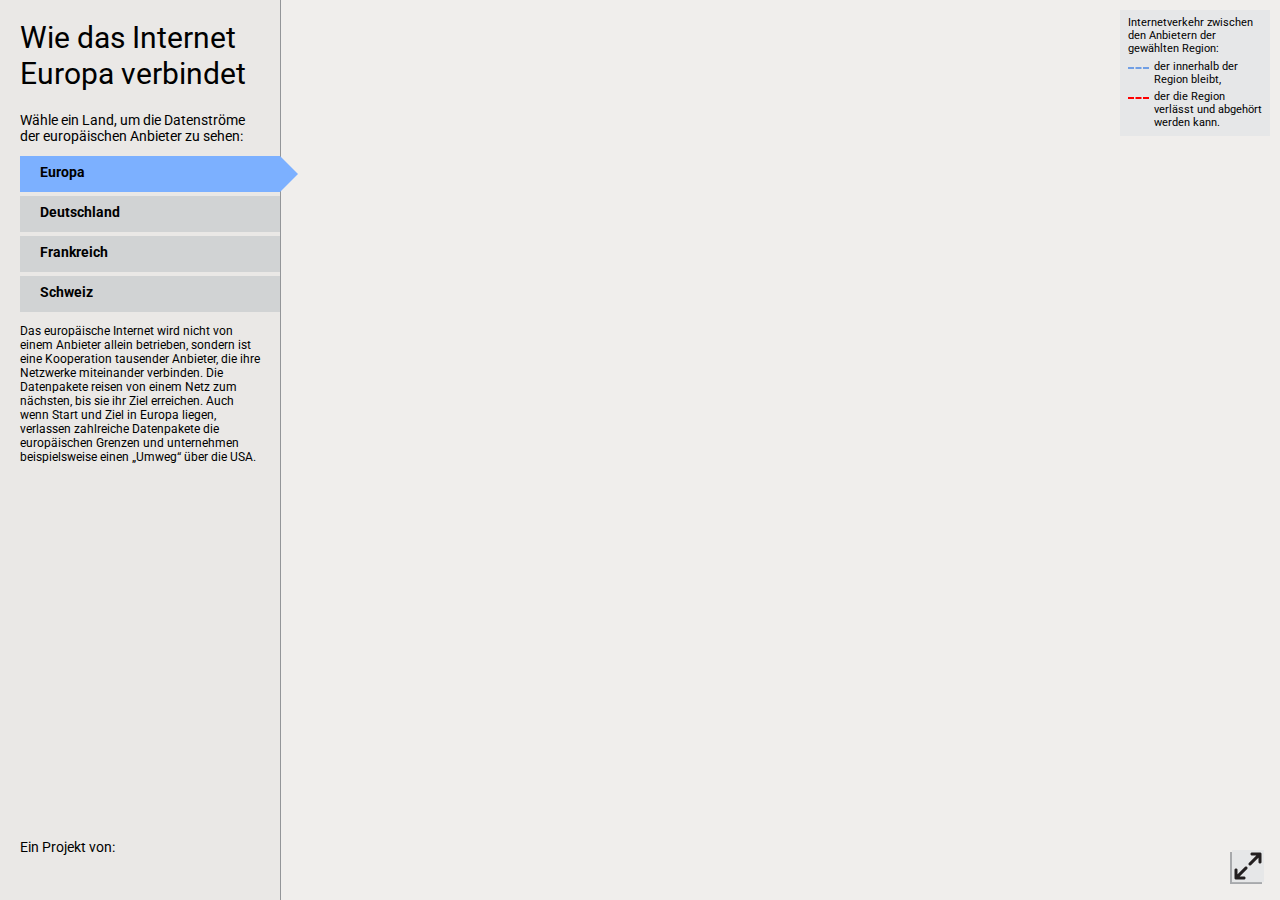
==== web/index_de.html @ c0c36b84 "adding links" ====
<!DOCTYPE html>
<html lang="de">
	<head>
		<meta charset="utf-8">
		<meta http-equiv="X-UA-Compatible" content="IE=edge">
		<meta name="viewport" content="width=device-width, initial-scale=1">
		<title>Wie das Internet Europa verbindet</title>
		
		<link href='http://fonts.googleapis.com/css?family=Roboto:400,700' rel='stylesheet' type='text/css'>
		<link rel="stylesheet" href="assets/style/main.css" />

		<script src="assets/lib/jquery-1.11.2.min.js"></script>
		<script src="assets/lib/d3.min.js"></script>

		<script src="assets/data/data.js"></script>
		<script src="assets/data/map.js"></script>
		<script src="assets/script/main.js"></script>
		<script src="assets/script/canvas.js"></script>
	</head>
	<body>
		<div id="content">
			<div id="sidebar">
				<h1>Wie das Internet Europa verbindet</h1>
				<div id="intro">Wähle ein Land, um die Datenströme der europäischen Anbieter zu sehen:</div>
				<div id="country_wrapper" class="noselect">
					<div id="btn_eu" country="eu" class="country_button active">Europa</div>
					<div id="btn_de" country="de" class="country_button">Deutschland</div>
					<div id="btn_fr" country="fr" class="country_button">Frankreich</div>
					<div id="btn_ch" country="ch" class="country_button">Schweiz</div>
				</div>
				<div id="description_wrapper">
					<div id="text_eu" class="description active">Das europäische Internet wird nicht von einem Anbieter allein betrieben, sondern ist eine Kooperation tausender Anbieter, die ihre Netzwerke miteinander verbinden. Die Datenpakete reisen von einem Netz zum nächsten, bis sie ihr Ziel erreichen. Auch wenn Start und Ziel in Europa liegen, verlassen zahlreiche Datenpakete die europäischen Grenzen und unternehmen beispielsweise einen „Umweg“ über die USA.</div>
					<div id="text_de" class="description">Der Internetverkehr innerhalb von Deutschland, sollte eigentlich auch innerhalb von Deutschland bleiben. Unsere Messungen mit der Hilfe von RIPE Atlas zeigen jedoch, dass die Daten immer wieder das Land verlassen, und Umwege über Großbritannien, Schweden, Spanien oder sogar die USA nehmen müssen. Die Recherchen führten zu dem Ergebnis, dass die Deutsche Telekom als einer der grössten deutschen Betreiber den Datenverkehr oft über das Ausland leitet.</div>
					<div id="text_fr" class="description">Die französischen Netzbetreiber kooperieren innerhalb der nationalen Grenzen und nutzen die eigene Infrastruktur zum Datenaustausch. Dieser Datenaustausch wird als Peering bezeichnet und in entsprechenden Verträgen zwischen den Anbietern geregelt. Darüber hinaus gibt es zusätzliche große Peering-Stellen, wie der DE-CIX in Frankfurt, SwissIX in Zürich und PARIX in Paris.</div>
					<div id="text_ch" class="description">Die Anbieter auf dem Schweizer Markt arbeiten zusammen. Reissaus wird nach Grossbritannien genommen via der Infrastruktur des weltweit tätigen Konzerns Liberty Global. Die Schweizer Tochterunternehmung heisst UPC Cablecom. Nur: Eine E-Mail, die von Zürich aus nach Genf versendet wird, kann als Datenpaket auch über das ausländische Anbieter geleitet werden, sollten beide Adressen nicht beim gleichen Schweizer Anbieter registriert sein.</div>
				</div>
				<div id="footer">
					Ein Projekt von:<br />
					<a href="http://www.arte.tv/de"><span id="logo_arte"></span></a>
					<a href="http://www.srf.ch/"><span id="logo_srf"></span></a>
					<a href="http://www.rts.ch/"><span id="logo_rts"></span></a>
					<a href="https://opendatacity.de/"><span id="logo_odc"></span></a>
				</div>
			</div>
			<div id="map" class="noselect">
				<canvas id="canvas1"></canvas>
				<canvas id="canvas2"></canvas>
				<div id="btn_fullscreen"></div>
				<div id="legend">
					<table>
						<tr><td colspan="2">Internetverkehr zwischen den Anbietern der gewählten Region:</td></tr>
						<tr><td><span class="line" style="border-color:rgb(112,159,229)"></td><td>der innerhalb der Region bleibt,</td></tr>
						<tr><td><span class="line" style="border-color:rgb(255,0,0)"></td><td>der die Region verlässt und abgehört werden kann.</td></tr>
					</table>
				</div>
				<div id="popup"><span></span></div>
			</div>
		</div>
	</body>
</html>
---- web/assets/style/main.css ----
html, body, #content {
	margin: 0;
	padding: 0;
	width: 100%;
	height: 100%;
	font-family: 'Roboto', sans-serif;
	font-size: 14px;
}

#content {
	position: relative;
}

#sidebar, #map {
	position: absolute;
}

#sidebar {
	background: #eae8e6;
}

	h1 {
		font-weight: normal;
		font-size: 30px;
		line-height: 1.2em;
		margin: 0 0 20px 0;
	}

		.country_button {
			background: #d1d3d4;
			font-weight: bold;
			        transition: background-color 0.1s;
			-webkit-transition: background-color 0.1s;
			cursor: pointer;
		}

			.country_button::after {
				content: ' ';
				position: absolute;
				top: 20px;
				right: 0px;
				width: 0px;
				height: 0px;
				border-top: 0px solid transparent;
				border-bottom: 0px solid transparent;
				border-left: 0px solid #7cb0ff;
			        transition: border-width 0.1s, right 0.1s, top 0.1s;
			-webkit-transition: border-width 0.1s, right 0.1s, top 0.1s;
			}

			.country_button:hover {
				background: #B5C7E2;
			}

			.country_button.active, .country_button.active:hover {
				position: relative;
				z-index: 1000;
				background: #7cb0ff;
			}

				.country_button.active::after {
					top: 0px;
					right: -18px;
					border-top-width: 18px;
					border-bottom-width: 18px;
					border-left-width: 18px;
				}

	.description {
		display: none;
	}

		.description.active {
			display: block;
		}

	#footer {
		position: absolute;
		width: 240px;
		bottom: 20px;
		left: 20px;
	}

		#footer span {
			vertical-align: top;
			display: inline-block;
			background-size: contain;
			background-repeat: no-repeat;
			background-position: top left;
			height: 20px;
			margin-top: 5px;
		}

			#logo_arte { background-image: url('arte.png'); width: 82px; }
			#logo_srf  { background-image: url('srf.png');  width: 31px; margin-left: 5px; }
			#logo_rts  { background-image: url('rts.png');  width: 30px; margin-left: 5px; }
			#logo_odc  { background-image: url('odc.png');  width: 51px; margin-left: 5px; }

#map {
	background: #f0eeec;
	z-index: 100;
	overflow: hidden;
}

	#map canvas {
		position: absolute;
		top: 0;
		left: 0;
	}

	#btn_fullscreen {
		position: absolute;
		bottom: 16px;
		right: 16px;
		width: 34px;
		height: 34px;
		background-image: url('btnfullscreen.png');
		background-size: 98px 34px;
		background-position: top right;
	}

		#btn_fullscreen.active {
			background-position: top left;
		}

	#legend {
		position: absolute;
		top: 10px;
		right: 10px;
		background-color: #e6e7e8;
		font-size: 11px;
		padding: 3px 5px;
		width: 140px;
		line-height: 1.2em;
	}
		#legend td {
			vertical-align: top;
		}

		#legend span.line {
			display: inline-block;
			width: 21px;
			height: 10px;
			border:none;
			border-top: 2px dashed #000;
			margin-top: 7px;
		}

	#popup {
		position: absolute;
		display: none;
		background: #000;
		padding-top: 3px;
		padding-right: 5px;
		height: 17px;
		color: #fff;
		font-size: 10.5px;
		pointer-events: none;
	}

		#popup span {
			display: inline-block;
			text-overflow: ellipsis;
			max-width: 150px;
			white-space: nowrap;
			overflow: hidden;
		}

		#popup::before {
			content: ' ';
			position: absolute;
			top: 0px;
			left: -10px;
			width: 0px;
			height: 0px;
			border-top: 10px solid transparent;
			border-bottom: 10px solid transparent;
			border-right: 10px solid #000;
		}

.noselect {
	-webkit-touch-callout: none;
	  -webkit-user-select: none;
	   -khtml-user-select: none;
	     -moz-user-select: none;
	      -ms-user-select: none;
	          user-select: none;
}

@media (max-width: 650px) {
	#sidebar {
		top: 0px;
		left: 0px;
		right: 0px;
		height: 210px;
		padding: 0px;
	}
		h1, #footer {
			display: none;
		}
		#intro {
			padding: 10px;
			border-bottom: 1px solid #939598;
			height: 20px;
		}
		#country_wrapper {
			margin: 0px;
		}
			.country_button {
				padding: 10px 0px 0px 15px;
				height: 30px;
				width: 100px;
				margin-bottom: 3px;
			}
				.country_button.active::after {
					top: 0px;
					right: -20px;
					border-top-width: 20px;
					border-left-width: 20px;
					border-bottom-width: 20px;
				}
		#description_wrapper {
			position: absolute;
			top: 41px;
			left: 120px;
			right: 0px;
			bottom: 0px;
			padding: 5px 10px 5px 20px;
		}
	#map {
		top: 210px;
		left: 0px;
		bottom: 0px;
		right: 0px;
		border-top: 1px solid #939598;
	}
}

@media (min-width: 651px) {
	#sidebar {
		width: 240px;
		top: 0px;
		left: 0px;
		bottom: 0px;
		padding: 20px;
	}
		#country_wrapper {
			margin-top: 10px;
			margin-bottom: 10px;
		}
			.country_button {
				padding: 8px 0px 0px 20px;
				height: 28px;
				width: 240px;
				border: 2px solid rgba(234,232,230,1);
				border-left: none;
				border-right: none;
			}
		.description {
			font-size: 12px;
		}
	#map {
		top: 0px;
		left: 280px;
		bottom: 0px;
		right: 0px;
		border-left: 1px solid #939598;
	}
}
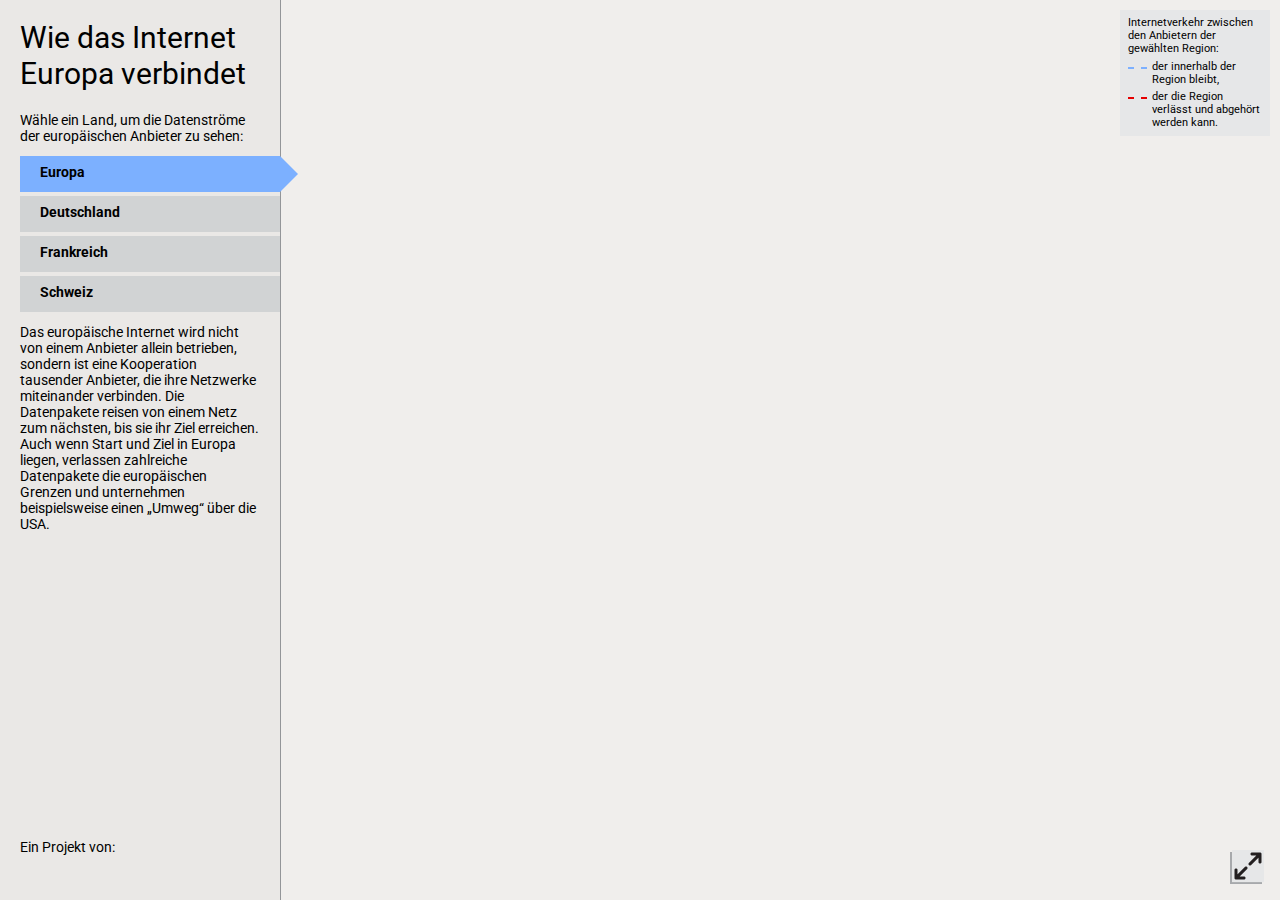
==== commit 0497dada: "minor edits" ====
--- a/web/index_de.html
+++ b/web/index_de.html
@@ -30,7 +30,7 @@
 				</div>
 				<div id="description_wrapper">
 					<div id="text_eu" class="description active">Das europäische Internet wird nicht von einem Anbieter allein betrieben, sondern ist eine Kooperation tausender Anbieter, die ihre Netzwerke miteinander verbinden. Die Datenpakete reisen von einem Netz zum nächsten, bis sie ihr Ziel erreichen. Auch wenn Start und Ziel in Europa liegen, verlassen zahlreiche Datenpakete die europäischen Grenzen und unternehmen beispielsweise einen „Umweg“ über die USA.</div>
-					<div id="text_de" class="description">Der Internetverkehr innerhalb von Deutschland, sollte eigentlich auch innerhalb von Deutschland bleiben. Unsere Messungen mit der Hilfe von RIPE Atlas zeigen jedoch, dass die Daten immer wieder das Land verlassen, und Umwege über Großbritannien, Schweden, Spanien oder sogar die USA nehmen müssen. Die Recherchen führten zu dem Ergebnis, dass die Deutsche Telekom als einer der grössten deutschen Betreiber den Datenverkehr oft über das Ausland leitet.</div>
+					<div id="text_de" class="description">Der Internetverkehr innerhalb von Deutschland, sollte eigentlich auch innerhalb von Deutschland bleiben. Messungen mit der Hilfe von RIPE Atlas zeigen jedoch, dass die Daten immer wieder das Land verlassen, und Umwege über Großbritannien, Schweden, Spanien oder sogar die USA nehmen müssen. Die Recherchen führten zu dem Ergebnis, dass die Deutsche Telekom als einer der grössten deutschen Betreiber den Datenverkehr oft über das Ausland leitet.</div>
 					<div id="text_fr" class="description">Die französischen Netzbetreiber kooperieren innerhalb der nationalen Grenzen und nutzen die eigene Infrastruktur zum Datenaustausch. Dieser Datenaustausch wird als Peering bezeichnet und in entsprechenden Verträgen zwischen den Anbietern geregelt. Darüber hinaus gibt es zusätzliche große Peering-Stellen, wie der DE-CIX in Frankfurt, SwissIX in Zürich und PARIX in Paris.</div>
 					<div id="text_ch" class="description">Die Anbieter auf dem Schweizer Markt arbeiten zusammen. Reissaus wird nach Grossbritannien genommen via der Infrastruktur des weltweit tätigen Konzerns Liberty Global. Die Schweizer Tochterunternehmung heisst UPC Cablecom. Nur: Eine E-Mail, die von Zürich aus nach Genf versendet wird, kann als Datenpaket auch über das ausländische Anbieter geleitet werden, sollten beide Adressen nicht beim gleichen Schweizer Anbieter registriert sein.</div>
 				</div>
@@ -49,8 +49,8 @@
 				<div id="legend">
 					<table>
 						<tr><td colspan="2">Internetverkehr zwischen den Anbietern der gewählten Region:</td></tr>
-						<tr><td><span class="line" style="border-color:rgb(112,159,229)"></td><td>der innerhalb der Region bleibt,</td></tr>
-						<tr><td><span class="line" style="border-color:rgb(255,0,0)"></td><td>der die Region verlässt und abgehört werden kann.</td></tr>
+						<tr><td><span class="line" style="border-color:rgb(124,176,255)"></td><td>der innerhalb der Region bleibt,</td></tr>
+						<tr><td><span class="line" style="border-color:rgb(230,0,0)"></td><td>der die Region verlässt und abgehört werden kann.</td></tr>
 					</table>
 				</div>
 				<div id="popup"><span></span></div>
--- a/web/assets/style/main.css
+++ b/web/assets/style/main.css
@@ -139,7 +139,7 @@
 
 		#legend span.line {
 			display: inline-block;
-			width: 21px;
+			width: 19px;
 			height: 10px;
 			border:none;
 			border-top: 2px dashed #000;
@@ -192,14 +192,14 @@
 		top: 0px;
 		left: 0px;
 		right: 0px;
-		height: 210px;
+		height: 176px;
 		padding: 0px;
 	}
 		h1, #footer {
 			display: none;
 		}
 		#intro {
-			padding: 10px;
+			padding: 5px 10px;
 			border-bottom: 1px solid #939598;
 			height: 20px;
 		}
@@ -207,28 +207,28 @@
 			margin: 0px;
 		}
 			.country_button {
-				padding: 10px 0px 0px 15px;
-				height: 30px;
+				padding: 7px 0px 0px 15px;
+				height: 27px;
 				width: 100px;
 				margin-bottom: 3px;
 			}
 				.country_button.active::after {
 					top: 0px;
-					right: -20px;
-					border-top-width: 20px;
-					border-left-width: 20px;
-					border-bottom-width: 20px;
+					right: -17px;
+					border-top-width: 17px;
+					border-left-width: 17px;
+					border-bottom-width: 17px;
 				}
 		#description_wrapper {
 			position: absolute;
-			top: 41px;
+			top: 31px;
 			left: 120px;
 			right: 0px;
 			bottom: 0px;
 			padding: 5px 10px 5px 20px;
 		}
 	#map {
-		top: 210px;
+		top: 176px;
 		left: 0px;
 		bottom: 0px;
 		right: 0px;
@@ -256,9 +256,6 @@
 				border-left: none;
 				border-right: none;
 			}
-		.description {
-			font-size: 12px;
-		}
 	#map {
 		top: 0px;
 		left: 280px;
@@ -266,4 +263,23 @@
 		right: 0px;
 		border-left: 1px solid #939598;
 	}
+}
+
+@media (min-width: 651px) and (max-height:720px) {
+	h1 {
+		margin-bottom: 15px;
+	}
+	#intro, .description {
+		font-size: 13px;
+	}
+}
+
+@media (min-width: 651px) and (max-height:660px) {
+	h1 {
+		margin-bottom: 15px;
+		font-size: 25px;
+	}
+	#intro, .description {
+		font-size: 12px;
+	}
 }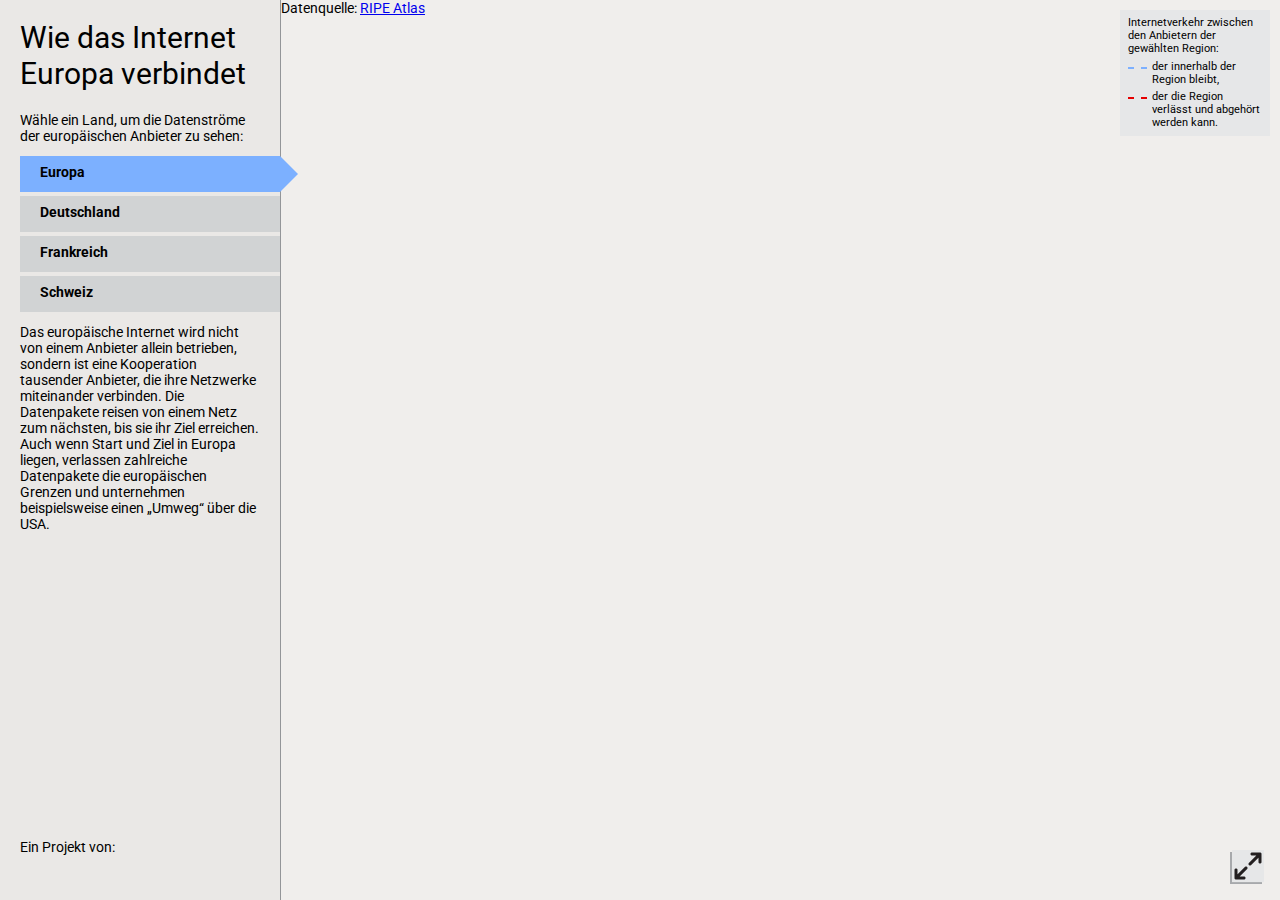
==== commit 49eed06b: "fixing viewport" ====
--- a/web/index_de.html
+++ b/web/index_de.html
@@ -3,7 +3,7 @@
 	<head>
 		<meta charset="utf-8">
 		<meta http-equiv="X-UA-Compatible" content="IE=edge">
-		<meta name="viewport" content="width=device-width, initial-scale=1">
+		<meta name="viewport" content="width=600">
 		<title>Wie das Internet Europa verbindet</title>
 		
 		<link href='http://fonts.googleapis.com/css?family=Roboto:400,700' rel='stylesheet' type='text/css'>
@@ -53,6 +53,7 @@
 						<tr><td><span class="line" style="border-color:rgb(230,0,0)"></td><td>der die Region verlässt und abgehört werden kann.</td></tr>
 					</table>
 				</div>
+				<div id="source">Datenquelle: <a href="https://atlas.ripe.net">RIPE Atlas</a></div>
 				<div id="popup"><span></span></div>
 			</div>
 		</div>
